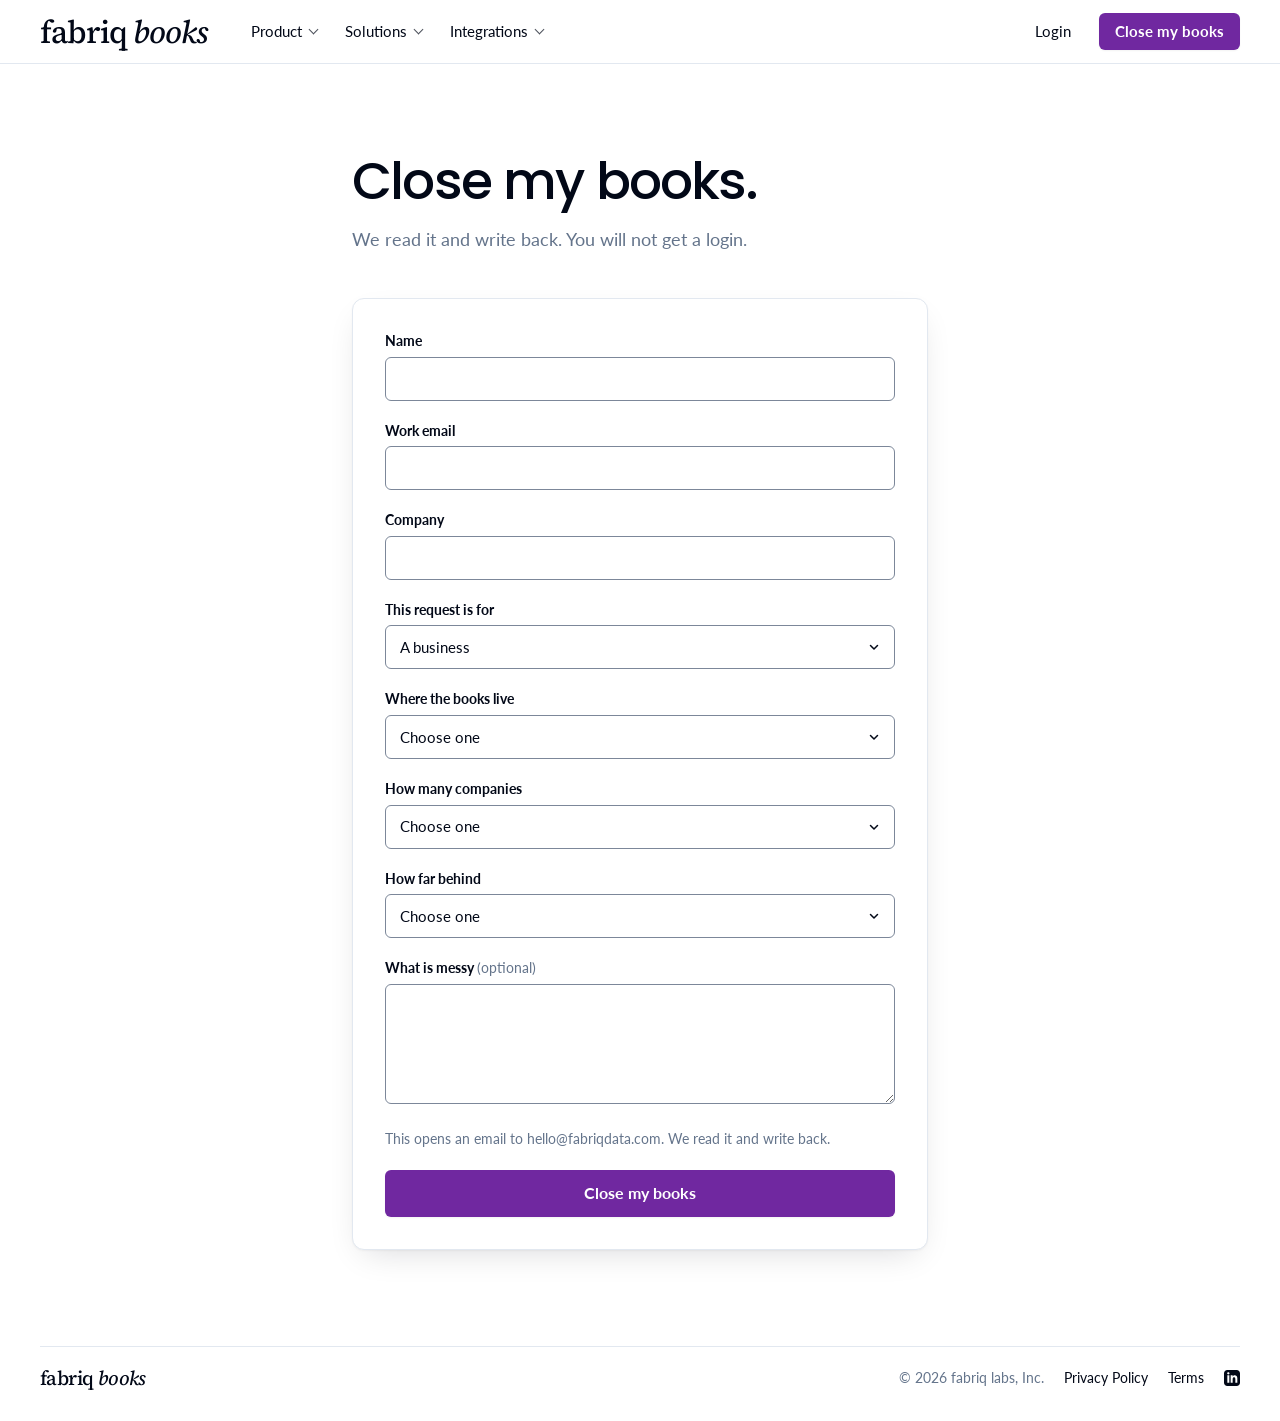
==== books/start.html @ 36d89fb0 "Publish the bookkeeping site at /books. Co-authored-by: Cursor <cursoragent@cursor.com>" ====
<!DOCTYPE html>
<html lang="en">
<head>
  <meta charset="utf-8" />
  <meta name="viewport" content="width=device-width, initial-scale=1" />
  <title>Close my books — Fabriq Bookkeeping</title>
  <meta name="description" content="Tell us where the books live. We read it and write back. You will not get a login." />
  <link rel="icon" href="media/fabriq-logo.png" type="image/png" />
  <link rel="preconnect" href="https://fonts.googleapis.com" />
  <link rel="preconnect" href="https://fonts.gstatic.com" crossorigin />
  <link href="https://fonts.googleapis.com/css2?family=Lato:wght@400;700&family=Poppins:wght@500;600&family=Source+Serif+4:ital,opsz,wght@0,8..60,500;1,8..60,500&display=swap" rel="stylesheet" />
  <link rel="stylesheet" href="close.css" />
</head>
<body>
  <a class="skip" href="#main">Skip to content</a>
  <header class="bar">
    <a class="mark" href="index.html">fabriq <em>books</em></a>
    <button class="nav-toggle" type="button" aria-expanded="false" aria-controls="primary">Menu</button>
    <nav id="primary" aria-label="Primary">
      <div class="menu">
        <button type="button" aria-expanded="false" aria-controls="menu-product">Product</button>
        <div class="panel" id="menu-product" hidden>
          <ul>
            <li>AI categorization</li>
            <li>Document capture</li>
            <li>Agentic reconciliation</li>
            <li>Accounts payable</li>
            <li>Agentic close</li>
            <li>Connectors</li>
          </ul>
        </div>
      </div>
      <div class="menu">
        <button type="button" aria-expanded="false" aria-controls="menu-solutions">Solutions</button>
        <div class="panel" id="menu-solutions" hidden>
          <ul>
            <li>Businesses</li>
            <li>Bookkeeping and accounting firms</li>
          </ul>
        </div>
      </div>
      <div class="menu">
        <button type="button" aria-expanded="false" aria-controls="menu-integrations">Integrations</button>
        <div class="panel" id="menu-integrations" hidden>
          <div class="group">
            <p class="subhead">Ledgers</p>
            <ul>
              <li>QuickBooks</li>
              <li>Zoho Books</li>
              <li>Xero</li>
            </ul>
          </div>
          <div class="group">
            <p class="subhead">Banks</p>
            <ul>
              <li>Plaid</li>
            </ul>
          </div>
          <div class="group">
            <p class="subhead">Accounts payable</p>
            <ul>
              <li>Bill.com</li>
            </ul>
          </div>
          <div class="group">
            <p class="subhead">Accounts receivable</p>
            <ul>
              <li>Salesforce</li>
            </ul>
          </div>
        </div>
      </div>
      <a href="https://books.fabriqdata.com" target="_blank" rel="noopener noreferrer">Login</a>
      <a class="btn" href="start.html">Close my books</a>
    </nav>
  </header>

  <main id="main" class="page">
    <h1>Close my books.</h1>
    <p class="lede">We read it and write back. You will not get a login.</p>

    <form id="close-form" class="form" novalidate>
      <div class="field">
        <label for="name">Name</label>
        <input id="name" name="name" type="text" autocomplete="name" required />
        <p class="error" role="alert"></p>
      </div>
      <div class="field">
        <label for="email">Work email</label>
        <input id="email" name="email" type="email" autocomplete="email" required />
        <p class="error" role="alert"></p>
      </div>
      <div class="field">
        <label for="company">Company</label>
        <input id="company" name="company" type="text" autocomplete="organization" required />
        <p class="error" role="alert"></p>
      </div>
      <div class="field">
        <label for="who">This request is for</label>
        <select id="who" name="who" required>
          <option value="business">A business</option>
          <option value="firm">A bookkeeping or accounting firm</option>
        </select>
        <p class="error" role="alert"></p>
      </div>
      <div class="field">
        <label for="ledger">Where the books live</label>
        <select id="ledger" name="ledger" required>
          <option value="">Choose one</option>
          <option>QuickBooks</option>
          <option>Xero</option>
          <option>Zoho Books</option>
          <option>Something else</option>
        </select>
        <p class="error" role="alert"></p>
      </div>
      <div class="field">
        <label for="companies">How many companies</label>
        <select id="companies" name="companies" required>
          <option value="">Choose one</option>
          <option>1</option>
          <option>2–3</option>
          <option>More than 3</option>
        </select>
        <p class="error" role="alert"></p>
      </div>
      <div class="field">
        <label for="behind">How far behind</label>
        <select id="behind" name="behind" required>
          <option value="">Choose one</option>
          <option>This month is open</option>
          <option>About a month</option>
          <option>A few months</option>
          <option>I'm not sure</option>
        </select>
        <p class="error" role="alert"></p>
      </div>
      <div class="field">
        <label for="messy">What is messy <span class="quiet">(optional)</span></label>
        <textarea id="messy" name="messy"></textarea>
        <p class="error" role="alert"></p>
      </div>
      <p class="note">This opens an email to hello@fabriqdata.com. We read it and write back.</p>
      <button class="btn" type="submit">Close my books</button>
    </form>
  </main>

  <footer class="colophon">
    <a class="mark" href="index.html">fabriq <em>books</em></a>
    <div class="colophon-links">
      <span>© 2026 fabriq labs, Inc.</span>
      <a href="privacy.html">Privacy Policy</a>
      <a href="terms.html">Terms</a>
      <a href="https://www.linkedin.com/company/fabriq-labs" aria-label="LinkedIn" target="_blank" rel="noopener noreferrer"><svg xmlns="http://www.w3.org/2000/svg" width="16" height="16" viewBox="0 0 24 24" fill="currentColor" aria-hidden="true"><path d="M19 0h-14c-2.761 0-5 2.239-5 5v14c0 2.761 2.239 5 5 5h14c2.762 0 5-2.239 5-5v-14c0-2.761-2.238-5-5-5zm-11 19h-3v-11h3v11zm-1.5-12.268c-.966 0-1.75-.79-1.75-1.764s.784-1.764 1.75-1.764 1.75.79 1.75 1.764-.783 1.764-1.75 1.764zm13.5 12.268h-3v-5.604c0-3.368-4-3.113-4 0v5.604h-3v-11h3v1.765c1.396-2.586 7-2.777 7 2.476v6.759z"/></svg></a>
    </div>
  </footer>
  <script src="close.js"></script>
</body>
</html>
---- books/close.css ----
/* Colors, radii, and fonts match the product app (frontend-1 tailwind.config.ts
   and src/index.css). Change them there and here together. */
:root {
  --bg: #ffffff;
  --ink: #020817;
  --muted: #64748b;
  --rule: #e2e8f0;
  --field: #7c8799;
  --purple: #7028a0;
  --purple-700: #591e80;
  --purple-900: #2b0c3f;
  --purple-50: #f5ebf9;
  --purple-100: #e8d4f2;
  --lavender: #f5effb;
  --lavender-soft: #faf7fd;
  --lavender-rule: #e6deed;
  --brick: #8a3a32;
  --green: #1f8a4c;

  --radius-sm: 4px;
  --radius-md: 6px;
  --radius-lg: 8px;
  --radius-xl: 12px;

  --shadow-sm: 0 1px 2px rgba(2, 8, 23, 0.05);
  --shadow-md: 0 1px 2px rgba(2, 8, 23, 0.04), 0 12px 32px -12px rgba(2, 8, 23, 0.16);
  --shadow-lg: 0 1px 3px rgba(43, 12, 63, 0.05), 0 32px 64px -32px rgba(43, 12, 63, 0.28);

  --font-head: Poppins, ui-sans-serif, system-ui, sans-serif;
  --font-body: Lato, ui-sans-serif, system-ui, sans-serif;

  --page: 75rem;
  --gutter: 1.5rem;
}

* { box-sizing: border-box; }

html { scroll-behavior: smooth; }

body {
  margin: 0;
  background: var(--bg);
  color: var(--ink);
  font-family: var(--font-body);
  font-size: 1.0625rem;
  line-height: 1.6;
  -webkit-font-smoothing: antialiased;
  -moz-osx-font-smoothing: grayscale;
}

::selection { background: var(--purple-100); }

a { color: var(--purple); }
a:hover { color: var(--purple-700); }

:focus-visible {
  outline: 2px solid var(--purple);
  outline-offset: 3px;
  border-radius: var(--radius-sm);
}

.skip {
  position: absolute;
  left: -999px;
  top: 0;
  z-index: 50;
  background: var(--purple);
  color: #fff;
  padding: 0.5rem 0.875rem;
  border-radius: var(--radius-md);
  font-weight: 700;
  text-decoration: none;
}

.skip:focus {
  left: 0.75rem;
  top: 0.75rem;
  color: #fff;
}

.hero,
.work,
.start,
.page,
.colophon {
  width: min(var(--page), calc(100% - 2 * var(--gutter)));
  margin-inline: auto;
}

/* Nav */

.bar {
  position: sticky;
  top: 0;
  z-index: 30;
  display: flex;
  align-items: stretch;
  gap: 0 2.75rem;
  min-height: 4rem;
  padding-inline: max(var(--gutter), calc((100% - var(--page)) / 2));
  background: var(--bg);
  border-bottom: 1px solid var(--rule);
}

.mark {
  align-self: center;
  font-family: "Source Serif 4", Palatino, serif;
  font-size: 2rem;
  font-weight: 500;
  font-optical-sizing: none;
  font-variation-settings: "opsz" 16, "wght" 500;
  letter-spacing: -0.03em;
  line-height: 1;
  color: var(--ink);
  text-decoration: none;
}

.mark em {
  font-style: italic;
  font-weight: 500;
  font-variation-settings: "opsz" 16, "wght" 500;
}

.mark:hover { color: var(--ink); }

.nav-toggle {
  display: none;
  align-self: center;
  margin-left: auto;
  background: var(--bg);
  border: 1px solid var(--rule);
  border-radius: var(--radius-md);
  color: var(--ink);
  font: inherit;
  font-size: 0.875rem;
  font-weight: 700;
  line-height: 1.4;
  padding: 0.375rem 0.75rem;
  cursor: pointer;
}

.bar nav {
  display: flex;
  flex: 1;
  align-items: stretch;
  gap: 0 1.75rem;
}

.bar nav a:not(.btn),
.menu > button {
  display: inline-flex;
  align-items: center;
  color: var(--ink);
  text-decoration: none;
  font: inherit;
  font-size: 0.9375rem;
  line-height: 1.4;
  background: none;
  border: 0;
  padding: 0.375rem 0;
  cursor: pointer;
  -webkit-tap-highlight-color: transparent;
}

.bar nav > a:not(.btn) {
  align-self: center;
  margin-left: auto;
}

.menu > button { align-self: center; }

.bar nav a:not(.btn):hover,
.menu > button:hover,
.menu > button[aria-expanded="true"] {
  color: var(--purple);
}

.menu > button::after {
  content: "";
  width: 0.375rem;
  height: 0.375rem;
  margin-left: 0.5rem;
  border-right: 1.5px solid currentColor;
  border-bottom: 1.5px solid currentColor;
  transform: translateY(-0.125rem) rotate(45deg);
  opacity: 0.7;
}

.menu > button[aria-expanded="true"]::after {
  transform: translateY(0.0625rem) rotate(-135deg);
}

.menu {
  position: relative;
  display: flex;
  align-items: stretch;
}

/* Flush with the bottom of the bar so the pointer never crosses a gap. */
.panel {
  position: absolute;
  z-index: 20;
  top: 100%;
  left: -1rem;
  min-width: 15rem;
  padding: 0.5rem;
  background: var(--bg);
  border: 1px solid var(--rule);
  border-radius: 0 0 var(--radius-lg) var(--radius-lg);
  box-shadow: var(--shadow-md);
}

.panel[hidden] { display: none; }

#menu-solutions { min-width: 18rem; }

#menu-integrations {
  display: grid;
  grid-template-columns: repeat(2, minmax(0, 1fr));
  gap: 1.25rem 2rem;
  min-width: 25rem;
  padding: 1.25rem 1.5rem 1.125rem;
}

#menu-integrations[hidden] { display: none; }

.panel ul {
  margin: 0;
  padding: 0;
  list-style: none;
}

.panel li {
  padding: 0.5rem 0.75rem;
  font-size: 0.9375rem;
  font-weight: 400;
  line-height: 1.4;
  color: var(--ink);
}

#menu-integrations li { padding: 0.25rem 0; }

.subhead {
  margin: 0 0 0.375rem;
  font-size: 0.875rem;
  font-weight: 700;
  line-height: 1.4;
  color: var(--ink);
}

/* Button */

.btn {
  display: inline-flex;
  align-items: center;
  justify-content: center;
  background: var(--purple);
  color: #fff;
  text-decoration: none;
  padding: 0.5625rem 1rem;
  border: 0;
  border-radius: var(--radius-md);
  font: inherit;
  font-size: 0.9375rem;
  font-weight: 700;
  line-height: 1.3;
  cursor: pointer;
  box-shadow: var(--shadow-sm);
  transition: background-color 120ms ease;
}

.btn:hover {
  background: var(--purple-700);
  color: #fff;
}

.bar .btn { align-self: center; }

/* Hero */

.hero { padding: 6rem 0 0; }

h1 {
  margin: 0;
  font-family: var(--font-head);
  font-weight: 500;
  font-size: clamp(1.625rem, 0.6rem + 4.5vw, 4.25rem);
  line-height: 1.08;
  letter-spacing: -0.035em;
}

h1 span { display: block; }

.stage-wrap { position: relative; }

.hero-frame {
  margin-top: 4rem;
  overflow: hidden;
  background: #fff;
  border: 1px solid var(--rule);
  border-radius: var(--radius-xl);
  box-shadow: var(--shadow-lg);
}

/* The recording includes a lavender margin and the highlight cards.
   Show only the product, 170,24 to 1264,552 of the 1418×578 frame. */
.hero-crop {
  position: relative;
  aspect-ratio: 1094 / 528;
  overflow: hidden;
}

.hero-video {
  position: absolute;
  left: calc(100% * -170 / 1094);
  top: calc(100% * -24 / 528);
  width: calc(100% * 1418 / 1094);
  max-width: none;
  height: auto;
}

.hero-float {
  position: absolute;
  z-index: 3;
  margin: 0;
  background: var(--lavender);
  border: 1px solid #d4c4e2;
  border-radius: var(--radius-lg);
  box-shadow:
    0 0 0 1px rgba(112, 40, 160, 0.06),
    0 2px 4px rgba(43, 12, 63, 0.06),
    0 14px 28px -8px rgba(43, 12, 63, 0.32);
  padding: 0.75rem 0.875rem;
  font-family: Lato, sans-serif;
  font-size: 0.8125rem;
  line-height: 1.35;
  color: #3a3348;
}

.hero-float p {
  margin: 0 0 0.35rem;
  font-family: Poppins, sans-serif;
  font-weight: 500;
  font-size: 0.8125rem;
  color: var(--purple-900);
}

.hero-float ul {
  list-style: none;
  margin: 0;
  padding: 0;
}

.hero-float li {
  display: flex;
  justify-content: space-between;
  gap: 1.5rem;
  padding: 0.12rem 0;
}

.hero-float-net { left: 1.5rem; top: 1.5rem; }
.hero-float-sync { right: 1.5rem; top: 1.5rem; }
.hero-float-ready {
  left: 1.5rem;
  bottom: 1.5rem;
  font-family: Poppins, sans-serif;
  font-weight: 500;
  color: var(--purple-700);
}

/* How we close the month */

.work { padding: 8rem 0 0; }

h2 {
  margin: 0;
  font-family: var(--font-head);
  font-weight: 500;
  font-size: clamp(1.75rem, 1.1rem + 1.8vw, 2.75rem);
  line-height: 1.15;
  letter-spacing: -0.03em;
}

.work h2 { margin-bottom: 3rem; }

.cards {
  display: grid;
  grid-template-columns: repeat(3, minmax(0, 1fr));
  gap: 1px;
  overflow: hidden;
  background: var(--rule);
  border: 1px solid var(--rule);
  border-radius: var(--radius-xl);
}

.cards article {
  display: flex;
  flex-direction: column;
  min-width: 0;
  padding: 2rem 2rem 0;
  background: var(--bg);
}

.cards h3 {
  margin: 0;
  font-family: var(--font-head);
  font-size: 1.1875rem;
  font-weight: 500;
  line-height: 1.3;
  letter-spacing: -0.015em;
}

.cards article > p {
  max-width: 38ch;
  margin: 0.5rem 0 2rem;
  color: var(--muted);
  font-size: 0.9375rem;
  line-height: 1.55;
}

/* Card screens: the product's look, cropped like a screenshot. */

.screen {
  margin: auto -2rem 0;
  height: 11.75rem;
  padding: 1.5rem 0 0 2rem;
  overflow: hidden;
  background: var(--lavender);
  font-family: var(--font-body);
  color: #1c1430;
}

.screen-rows,
.screen-check,
.screen-sync,
.screen-doc {
  min-height: 100%;
  margin: 0;
  padding: 0.375rem 1.25rem 0 0.25rem;
  list-style: none;
  background: #fff;
  border: 1px solid var(--lavender-rule);
  border-right: 0;
  border-bottom: 0;
  border-radius: var(--radius-lg) 0 0 0;
  box-shadow: 0 1px 2px rgba(43, 12, 63, 0.05), 0 16px 32px -16px rgba(43, 12, 63, 0.2);
}

.screen-rows li,
.screen-check li {
  display: flex;
  align-items: center;
  gap: 0.625rem;
  padding: 0.5rem 0.75rem;
  font-size: 0.78rem;
  line-height: 1.35;
}

.screen-rows li + li,
.screen-check li + li {
  border-top: 1px solid #f0eaf4;
}

.screen-rows span,
.screen-check span,
.screen-sync span {
  min-width: 0;
  overflow: hidden;
  text-overflow: ellipsis;
  white-space: nowrap;
  font-weight: 700;
}

.screen-rows em {
  margin-left: auto;
  font-style: normal;
  color: #6d657c;
  white-space: nowrap;
}

.screen-rows b {
  min-width: 3.25rem;
  text-align: right;
  font-weight: 700;
  font-variant-numeric: tabular-nums;
  white-space: nowrap;
}

.screen-check i {
  margin-left: auto;
  padding: 0.125rem 0.5rem;
  border-radius: var(--radius-sm);
  background: var(--purple-50);
  color: var(--purple-700);
  font-style: normal;
  font-size: 0.72rem;
  font-weight: 700;
  white-space: nowrap;
}

.screen-rows em.needs { color: var(--brick); font-weight: 700; }

.predict li { padding-block: 0.4rem; }

.predict span {
  font-size: 0.68rem;
  font-weight: 400;
  letter-spacing: -0.01em;
}

.predict em {
  padding: 0.125rem 0.45rem;
  border-radius: var(--radius-sm);
  background: var(--purple-50);
  color: var(--purple-700);
  font-size: 0.72rem;
  font-weight: 700;
  opacity: 0;
  animation: predict-1 7.5s infinite;
}

.predict li:nth-child(2) em { animation-name: predict-2; }
.predict li:nth-child(3) em { animation-name: predict-3; }
.predict li:nth-child(4) em { animation-name: predict-4; }

@keyframes predict-1 {
  0%, 3% { opacity: 0; transform: translateY(4px); }
  7%, 72% { opacity: 1; transform: none; }
  82%, 100% { opacity: 0; transform: none; }
}

@keyframes predict-2 {
  0%, 10% { opacity: 0; transform: translateY(4px); }
  14%, 72% { opacity: 1; transform: none; }
  82%, 100% { opacity: 0; transform: none; }
}

@keyframes predict-3 {
  0%, 17% { opacity: 0; transform: translateY(4px); }
  21%, 72% { opacity: 1; transform: none; }
  82%, 100% { opacity: 0; transform: none; }
}

@keyframes predict-4 {
  0%, 24% { opacity: 0; transform: translateY(4px); }
  28%, 72% { opacity: 1; transform: none; }
  82%, 100% { opacity: 0; transform: none; }
}

.screen-check i.needs {
  background: #f8ecea;
  color: var(--brick);
}

.screen-capture {
  height: 14.5rem;
  padding: 1.25rem 0 0 1.35rem;
}

.capture {
  position: relative;
  height: 100%;
  min-width: 0;
  margin: 0;
}

.capture-pdf {
  position: absolute;
  z-index: 0;
  top: 0;
  left: 0;
  width: 92%;
  height: 92%;
  margin: 0;
  overflow: hidden;
  background: #fff;
  border: 1px solid var(--lavender-rule);
  border-radius: var(--radius-lg);
  box-shadow: 0 1px 2px rgba(43, 12, 63, 0.05), 0 10px 22px -14px rgba(43, 12, 63, 0.28);
}

.capture-pdf img {
  display: block;
  width: 100%;
  height: auto;
  max-width: none;
}

.capture-lines {
  position: absolute;
  z-index: 1;
  top: 46%;
  left: 40%;
  right: 0;
  bottom: 0;
  margin: 0;
  padding: 0.2rem 0.85rem 0 0.7rem;
  list-style: none;
  background: #fff;
  border: 1px solid var(--lavender-rule);
  border-right: 0;
  border-bottom: 0;
  border-radius: var(--radius-lg) 0 0 0;
  box-shadow:
    0 1px 2px rgba(43, 12, 63, 0.06),
    0 18px 32px -14px rgba(43, 12, 63, 0.38);
}

.capture-lines li {
  display: grid;
  grid-template-columns: minmax(0, 1fr) auto;
  gap: 0.2rem 0.5rem;
  align-items: baseline;
  padding: 0.4rem 0 0.45rem;
  font-size: 0.68rem;
  line-height: 1.3;
}

.capture-lines li + li { border-top: 1px solid #f0eaf4; }

.capture-lines span {
  overflow: hidden;
  font-weight: 700;
  text-overflow: ellipsis;
  white-space: nowrap;
}

.capture-lines b {
  font-weight: 700;
  font-variant-numeric: tabular-nums;
  white-space: nowrap;
}

.capture-lines em {
  grid-column: 1 / -1;
  justify-self: start;
  max-width: 100%;
  overflow: hidden;
  padding: 0.08rem 0.35rem;
  border-radius: var(--radius-sm);
  background: var(--purple-50);
  color: var(--purple-700);
  font-style: normal;
  font-size: 0.62rem;
  font-weight: 700;
  text-overflow: ellipsis;
  white-space: nowrap;
}

.capture-lines li.credit {
  margin-top: 0.15rem;
  border-top: 1px solid #e2e8f0;
}

.screen-doc { padding: 0.875rem 1.25rem 0 1rem; }

.screen-doc p {
  margin: 0 0 0.5rem;
  padding-bottom: 0.625rem;
  border-bottom: 1px solid #f0eaf4;
  font-weight: 700;
  font-size: 0.78rem;
}

.screen-doc dl { margin: 0; }

.screen-doc div {
  display: flex;
  justify-content: space-between;
  gap: 1rem;
  padding: 0.3rem 0;
  font-size: 0.78rem;
}

.screen-doc dt { color: #6d657c; }
.screen-doc dd { margin: 0; font-weight: 700; }

.screen-links {
  display: flex;
  align-items: center;
  justify-content: center;
  height: 11.75rem;
  padding: 0.75rem 1rem;
}

.screen-links img {
  display: block;
  width: auto;
  max-width: 100%;
  height: 100%;
  border-radius: var(--radius-md);
}

.screen-sync {
  display: grid;
  grid-template-columns: 1fr 1fr;
  align-content: start;
  gap: 0.5rem;
  padding: 0.75rem 1.25rem 0 0.75rem;
}

.screen-sync li {
  display: flex;
  align-items: center;
  gap: 0.5rem;
  padding: 0.5rem 0.625rem;
  border: 1px solid #f0eaf4;
  border-radius: var(--radius-md);
  font-size: 0.78rem;
}

.screen-sync li::before {
  content: "";
  width: 0.4rem;
  height: 0.4rem;
  border-radius: 50%;
  background: var(--green);
  flex: none;
}

/* Closing section */

.start {
  margin-top: 8rem;
  padding: 5.5rem 2rem;
  text-align: center;
  background: var(--lavender-soft);
  border: 1px solid var(--lavender-rule);
  border-radius: var(--radius-xl);
}

.start p {
  max-width: 34rem;
  margin: 1rem auto 2.25rem;
  font-size: 1.125rem;
}

.start .btn {
  padding: 0.8125rem 1.5rem;
  font-size: 1rem;
}

/* Footer */

.colophon {
  display: flex;
  align-items: center;
  justify-content: space-between;
  gap: 1rem 2rem;
  flex-wrap: wrap;
  margin-top: 6rem;
  padding: 1.25rem 0 2rem;
  border-top: 1px solid var(--rule);
  color: var(--muted);
  font-size: 0.875rem;
}

.colophon .mark { font-size: 1.25rem; }

.colophon-links {
  display: flex;
  align-items: center;
  gap: 1.25rem;
  flex-wrap: wrap;
}

.colophon a:not(.mark) {
  color: var(--ink);
  text-decoration: none;
}

.colophon a:not(.mark):hover { color: var(--purple); }

.colophon svg { display: block; }

.legal {
  width: min(40rem, calc(100% - 2 * var(--gutter)));
  margin-inline: auto;
  padding: 5.5rem 0 0;
}

.legal h1 {
  font-size: clamp(2rem, 1.2rem + 2vw, 2.75rem);
}

.legal .updated {
  margin: 0.75rem 0 0;
  color: var(--muted);
  font-size: 0.9375rem;
}

.legal h2 {
  margin: 2.25rem 0 0.5rem;
  font-size: 1.25rem;
}

.legal p,
.legal li {
  font-size: 1rem;
  line-height: 1.6;
}

.legal ul {
  margin: 0.5rem 0 0;
  padding-left: 1.15rem;
}

.legal li + li { margin-top: 0.35rem; }

/* Close my books form */

.page {
  width: min(36rem, calc(100% - 2 * var(--gutter)));
  padding: 5.5rem 0 0;
}

.page h1 {
  font-size: clamp(2.25rem, 1.4rem + 2.6vw, 3.25rem);
  line-height: 1.1;
}

.lede {
  margin: 1rem 0 0;
  color: var(--muted);
  font-size: 1.125rem;
}

.form {
  display: grid;
  gap: 1.25rem;
  margin-top: 2.75rem;
  padding: 2rem;
  background: var(--bg);
  border: 1px solid var(--rule);
  border-radius: var(--radius-xl);
  box-shadow: var(--shadow-md);
}

.field label {
  display: block;
  margin-bottom: 0.375rem;
  font-size: 0.875rem;
  font-weight: 700;
  line-height: 1.4;
}

.field input,
.field select,
.field textarea {
  display: block;
  width: 100%;
  min-height: 2.75rem;
  padding: 0.5rem 0.875rem;
  border: 1px solid var(--field);
  border-radius: var(--radius-md);
  background-color: var(--bg);
  color: var(--ink);
  font: inherit;
  font-size: 0.9375rem;
  line-height: 1.5;
}

.field select {
  appearance: none;
  padding-right: 2.5rem;
  background-image: url("data:image/svg+xml,%3Csvg xmlns='http://www.w3.org/2000/svg' width='12' height='12' viewBox='0 0 12 12'%3E%3Cpath d='M2.5 4.5 6 8l3.5-3.5' fill='none' stroke='%23020817' stroke-width='1.5' stroke-linecap='round' stroke-linejoin='round'/%3E%3C/svg%3E");
  background-repeat: no-repeat;
  background-position: right 0.875rem center;
  cursor: pointer;
}

.field textarea {
  min-height: 7.5rem;
  padding-block: 0.75rem;
  resize: vertical;
}

.field input:hover,
.field select:hover,
.field textarea:hover {
  border-color: var(--ink);
}

.field input:focus-visible,
.field select:focus-visible,
.field textarea:focus-visible {
  border-color: var(--purple);
  outline: 2px solid var(--purple);
  outline-offset: 1px;
  border-radius: var(--radius-md);
}

.field [aria-invalid="true"] { border-color: var(--brick); }

.field .error {
  margin: 0.375rem 0 0;
  color: var(--brick);
  font-size: 0.875rem;
  font-weight: 700;
}

.field .error:empty { margin: 0; }

.form .note {
  margin: 0.25rem 0 0;
  color: var(--muted);
  font-size: 0.875rem;
}

.form .btn {
  width: 100%;
  padding-block: 0.8125rem;
  font-size: 1rem;
}

.quiet { font-weight: 400; color: var(--muted); }

/* Hero recording source. capture.html renders the product stage with these
   rules and tools/record-hero.mjs films it; the homepage only shows the video. */

.product-stage {
  padding: 1.35rem 10.5rem 1.35rem;
  background: #f4eef8;
  border-radius: 12px;
}

.sync {
  display: flex;
  justify-content: flex-end;
  flex-wrap: wrap;
  gap: 0.35rem 0.9rem;
  margin: -0.35rem 0 0.85rem;
  font-size: 0.68rem;
  color: #6d657c;
}

.sync span::before {
  content: "";
  display: inline-block;
  width: 0.38rem;
  height: 0.38rem;
  margin-right: 0.35rem;
  border-radius: 50%;
  background: #15803d;
  vertical-align: 0.05em;
}

.sync em {
  font-style: normal;
  color: #15803d;
}

.float {
  position: absolute;
  z-index: 2;
  background: #fff;
  border: 1px solid #e7dff0;
  border-radius: 10px;
  padding: 0.65rem 0.75rem;
  font-family: Lato, sans-serif;
  font-size: 0.72rem;
  color: #3a3348;
}

.float p {
  margin: 0 0 0.3rem;
  font-family: Poppins, sans-serif;
  font-weight: 500;
  font-size: 0.72rem;
  color: #2b0c3f;
}

.float ul {
  list-style: none;
  margin: 0;
  padding: 0;
}

.float li {
  display: flex;
  justify-content: space-between;
  gap: 1rem;
  padding: 0.12rem 0;
}

.float-net { left: 0.7rem; top: 34%; width: 9.2rem; }
.float-sync { right: 0.65rem; top: 14%; width: 9.4rem; }
.float-ready {
  left: 0.85rem;
  bottom: 1.5rem;
  font-weight: 700;
  color: #591e80;
}

.caret {
  display: inline-block;
  width: 1px;
  height: 0.95em;
  margin-left: 1px;
  background: #7028a0;
  vertical-align: text-bottom;
  animation: blink 1s steps(1) infinite;
}

@keyframes blink {
  50% { opacity: 0; }
}

.app {
  background: #fff;
  border: 1px solid #e7dff0;
  border-radius: 12px;
  padding: 1.75rem 1.75rem 1.35rem;
  font-family: Lato, sans-serif;
  color: #1c1430;
}

.ask {
  display: flex;
  align-items: center;
  gap: 0.75rem;
  max-width: 36rem;
  margin: 0.35rem auto 0;
  padding: 0.85rem 1rem;
  border: 1px solid #e4dced;
  border-radius: 999px;
  background: #fff;
}

.ask-mark {
  width: 0.7rem;
  height: 0.7rem;
  border-radius: 50%;
  background: #7028a0;
  flex: 0 0 auto;
}

.ask-line {
  display: flex;
  align-items: center;
  min-width: 16rem;
  min-height: 1.2em;
}

.ask-text {
  color: #5c5470;
  font-size: 1rem;
}

.chips {
  display: flex;
  justify-content: center;
  flex-wrap: wrap;
  gap: 0.5rem;
  margin-top: 0.85rem;
}

.chips span {
  padding: 0.3rem 0.7rem;
  border-radius: 999px;
  background: #f6f1fb;
  color: #591e80;
  font-size: 0.85rem;
}

.period {
  margin: 1.15rem 0 0;
  text-align: center;
  color: #6d657c;
  font-size: 0.78rem;
}

.metrics {
  display: grid;
  grid-template-columns: repeat(6, minmax(0, 1fr));
  gap: 0.55rem;
  margin-top: 0.7rem;
}

.metrics div {
  padding: 0.7rem 0.75rem 0.65rem;
  border: 1px solid #eee8f3;
  border-radius: 10px;
  background: #fcfbfe;
}

.metric-label {
  display: block;
  color: #6d657c;
  font-size: 0.72rem;
}

.metric-value {
  display: block;
  margin-top: 0.15rem;
  font-family: Poppins, sans-serif;
  font-weight: 600;
  font-size: 1.15rem;
  letter-spacing: -0.03em;
  color: #2b0c3f;
}

.metric-sub {
  display: block;
  margin-top: 0.15rem;
  color: #6d657c;
  font-size: 0.68rem;
}

.metric-sub.up { color: #15803d; }

.lower {
  display: grid;
  grid-template-columns: minmax(0, 1.7fr) minmax(11rem, 0.7fr);
  gap: 1.5rem;
  margin-top: 1.15rem;
}

.agent-title {
  margin: 0 0 0.15rem;
  font-family: Poppins, sans-serif;
  font-weight: 500;
  font-size: 0.82rem;
  color: #2b0c3f;
}

.agent ul,
.pinned ul {
  list-style: none;
  margin: 0;
  padding: 0;
}

.agent li {
  display: grid;
  grid-template-columns: 2.6rem 4.6rem minmax(0, 1fr) auto auto;
  gap: 0.45rem;
  align-items: baseline;
  padding: 0.38rem 0;
  border-top: 1px solid #f0eaf4;
  font-size: 0.75rem;
}

.when { color: #8a8298; }

.kind { color: #591e80; font-weight: 700; }

.what { color: #3a3348; }

.amt {
  font-variant-numeric: tabular-nums;
  color: #2b0c3f;
}

.state {
  color: #7028a0;
  font-weight: 700;
  font-size: 0.72rem;
}

.state.needs { color: #8a3a32; }

.pinned li {
  padding: 0.42rem 0;
  border-top: 1px solid #f0eaf4;
  color: #3a3348;
  font-size: 0.78rem;
}

/* Breakpoints */

@media (max-width: 1100px) {
  .metrics { grid-template-columns: repeat(3, minmax(0, 1fr)); }
  .product-stage { padding-inline: 1.25rem; }
  .float { position: static; width: auto; margin-top: 0.55rem; }

  .cards article { padding-inline: 1.5rem; }
  .screen { margin-inline: -1.5rem; padding-left: 1.5rem; }
}

@media (max-width: 960px) {
  .cards { grid-template-columns: 1fr 1fr; }
  .lower { grid-template-columns: 1fr; }
}

@media (max-width: 880px) {
  .bar {
    position: relative;
    flex-wrap: wrap;
    align-items: center;
    min-height: 3.75rem;
  }

  .mark,
  .nav-toggle { margin-block: 0.75rem; }

  .nav-toggle {
    display: inline-flex;
    -webkit-tap-highlight-color: transparent;
  }

  .bar nav {
    display: none;
    flex: none;
    flex-basis: 100%;
    flex-direction: column;
    align-items: stretch;
    gap: 0;
    padding: 0.25rem 0 1.25rem;
    border-top: 1px solid var(--rule);
  }

  .bar nav.is-open { display: flex; }

  .menu { display: block; }

  .menu > button,
  .bar nav a:not(.btn) {
    display: flex;
    width: 100%;
    justify-content: space-between;
    margin-left: 0;
    padding: 0.875rem 0;
    font-size: 1rem;
    text-align: left;
    border-bottom: 1px solid var(--rule);
  }

  .bar nav > a:not(.btn) {
    align-self: stretch;
    margin-left: 0;
  }

  .panel,
  #menu-integrations {
    position: static;
    min-width: 0;
    margin: 0;
    padding: 0.5rem 0 0.875rem;
    border: 0;
    border-bottom: 1px solid var(--rule);
    border-radius: 0;
    box-shadow: none;
  }

  #menu-integrations { padding-top: 0.875rem; gap: 1rem 1.5rem; }

  .panel li { padding: 0.375rem 0; }

  .bar nav .btn {
    align-self: stretch;
    margin-top: 1.25rem;
    padding-block: 0.75rem;
    font-size: 1rem;
  }

  .page,
  .legal { padding-top: 3.5rem; }

  .form { margin-top: 2.25rem; }
}

@media (max-width: 760px) {
  .float {
    position: static;
    width: auto;
    margin-top: 0.55rem;
  }

  .hero { padding-top: 3.5rem; }
  .hero-frame { margin-top: 2.5rem; }
  .work { padding-top: 5.5rem; }
  .work h2 { margin-bottom: 2rem; }
  .start { margin-top: 5.5rem; padding: 4rem 1.5rem; }
  .colophon { margin-top: 4rem; }
}

@media (max-width: 640px) {
  :root { --gutter: 1.25rem; }

  .cards { grid-template-columns: 1fr; }

  .cards article > p { max-width: none; }

  .hero-frame {
    display: flex;
    flex-direction: column;
    gap: 0.75rem;
    padding: 0.75rem;
  }

  .hero-crop { border-radius: var(--radius-md); }

  .hero-float,
  .hero-float-net,
  .hero-float-sync,
  .hero-float-ready {
    position: static;
    right: auto;
    bottom: auto;
    left: auto;
    top: auto;
  }

  .form { padding: 1.5rem 1.25rem; }

  .metrics { grid-template-columns: 1fr 1fr; }

  .lower { grid-template-columns: 1fr; }

  .agent li {
    grid-template-columns: 2.6rem 4.4rem minmax(0, 1fr);
  }

  .amt,
  .state { grid-column: auto; }
}

@media (prefers-reduced-motion: reduce) {
  html { scroll-behavior: auto; }
  .caret { animation: none; }
  .btn { transition: none; }
  .predict em {
    animation: none;
    opacity: 1;
    transform: none;
  }
}
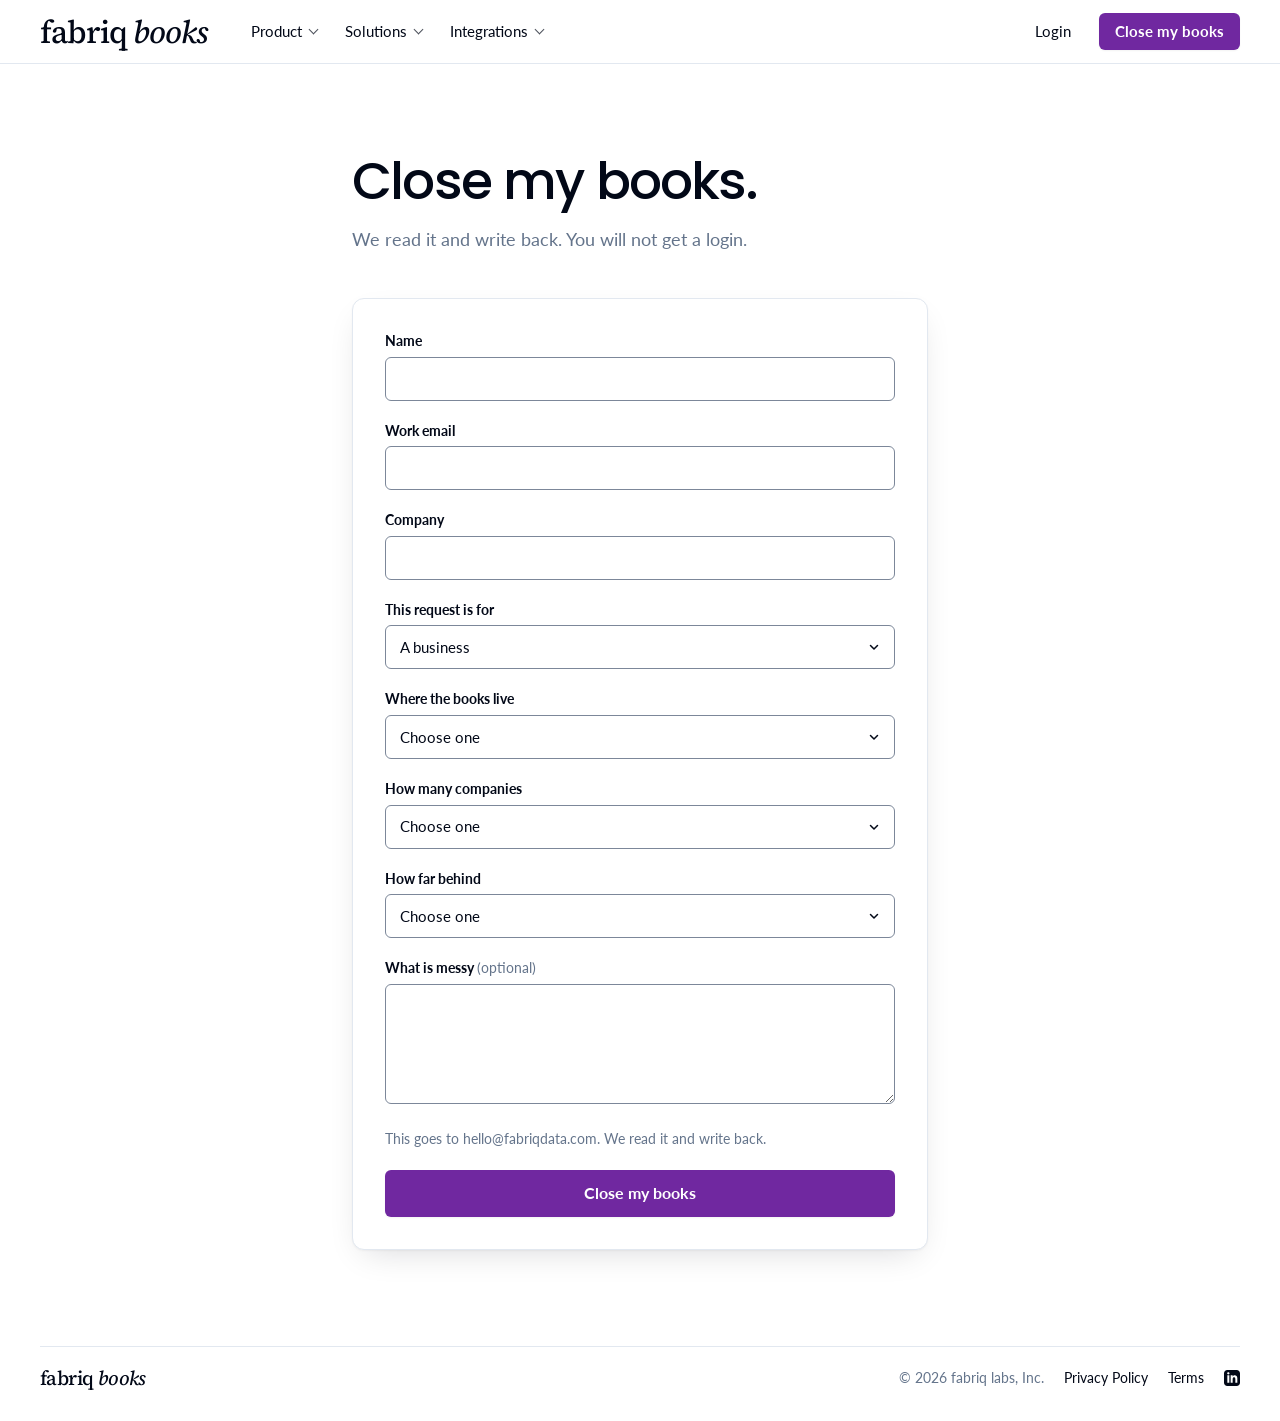
==== commit 418ad544: "Post the close-my-books form to a configured endpoint. SMTP stays in service configuration, and the " ====
--- a/books/start.html
+++ b/books/start.html
@@ -79,10 +79,10 @@
     <h1>Close my books.</h1>
     <p class="lede">We read it and write back. You will not get a login.</p>
 
-    <form id="close-form" class="form" novalidate>
+    <form id="close-form" class="form" action="" method="post" novalidate>
       <div class="field">
         <label for="name">Name</label>
-        <input id="name" name="name" type="text" autocomplete="name" required />
+        <input id="name" name="Name" type="text" autocomplete="name" required />
         <p class="error" role="alert"></p>
       </div>
       <div class="field">
@@ -92,20 +92,20 @@
       </div>
       <div class="field">
         <label for="company">Company</label>
-        <input id="company" name="company" type="text" autocomplete="organization" required />
+        <input id="company" name="Company" type="text" autocomplete="organization" required />
         <p class="error" role="alert"></p>
       </div>
       <div class="field">
         <label for="who">This request is for</label>
-        <select id="who" name="who" required>
-          <option value="business">A business</option>
-          <option value="firm">A bookkeeping or accounting firm</option>
+        <select id="who" name="This request is for" required>
+          <option>A business</option>
+          <option>A bookkeeping or accounting firm</option>
         </select>
         <p class="error" role="alert"></p>
       </div>
       <div class="field">
         <label for="ledger">Where the books live</label>
-        <select id="ledger" name="ledger" required>
+        <select id="ledger" name="Where the books live" required>
           <option value="">Choose one</option>
           <option>QuickBooks</option>
           <option>Xero</option>
@@ -116,7 +116,7 @@
       </div>
       <div class="field">
         <label for="companies">How many companies</label>
-        <select id="companies" name="companies" required>
+        <select id="companies" name="How many companies" required>
           <option value="">Choose one</option>
           <option>1</option>
           <option>2–3</option>
@@ -126,7 +126,7 @@
       </div>
       <div class="field">
         <label for="behind">How far behind</label>
-        <select id="behind" name="behind" required>
+        <select id="behind" name="How far behind" required>
           <option value="">Choose one</option>
           <option>This month is open</option>
           <option>About a month</option>
@@ -137,12 +137,20 @@
       </div>
       <div class="field">
         <label for="messy">What is messy <span class="quiet">(optional)</span></label>
-        <textarea id="messy" name="messy"></textarea>
+        <textarea id="messy" name="What is messy"></textarea>
         <p class="error" role="alert"></p>
       </div>
-      <p class="note">This opens an email to hello@fabriqdata.com. We read it and write back.</p>
+      <div class="hp" aria-hidden="true" style="position:absolute;width:1px;height:1px;padding:0;margin:-1px;overflow:hidden;clip:rect(0,0,0,0);white-space:nowrap;border:0">
+        <label for="gotcha">Leave this blank</label>
+        <input id="gotcha" name="_gotcha" type="text" tabindex="-1" autocomplete="off" />
+      </div>
+      <input type="hidden" name="_subject" value="Close my books" />
+      <input type="hidden" name="thanks" value="" />
+      <p class="note">This goes to hello@fabriqdata.com. We read it and write back.</p>
+      <p class="send-error" id="form-error" role="alert" hidden>That did not send. Email <a href="mailto:hello@fabriqdata.com">hello@fabriqdata.com</a> and we will write back.</p>
       <button class="btn" type="submit">Close my books</button>
     </form>
+    <p class="done" id="form-done" tabindex="-1" hidden>We have it. We'll write back.</p>
   </main>
 
   <footer class="colophon">
@@ -154,6 +162,7 @@
       <a href="https://www.linkedin.com/company/fabriq-labs" aria-label="LinkedIn" target="_blank" rel="noopener noreferrer"><svg xmlns="http://www.w3.org/2000/svg" width="16" height="16" viewBox="0 0 24 24" fill="currentColor" aria-hidden="true"><path d="M19 0h-14c-2.761 0-5 2.239-5 5v14c0 2.761 2.239 5 5 5h14c2.762 0 5-2.239 5-5v-14c0-2.761-2.238-5-5-5zm-11 19h-3v-11h3v11zm-1.5-12.268c-.966 0-1.75-.79-1.75-1.764s.784-1.764 1.75-1.764 1.75.79 1.75 1.764-.783 1.764-1.75 1.764zm13.5 12.268h-3v-5.604c0-3.368-4-3.113-4 0v5.604h-3v-11h3v1.765c1.396-2.586 7-2.777 7 2.476v6.759z"/></svg></a>
     </div>
   </footer>
+  <script src="form.config.js"></script>
   <script src="close.js"></script>
 </body>
 </html>
